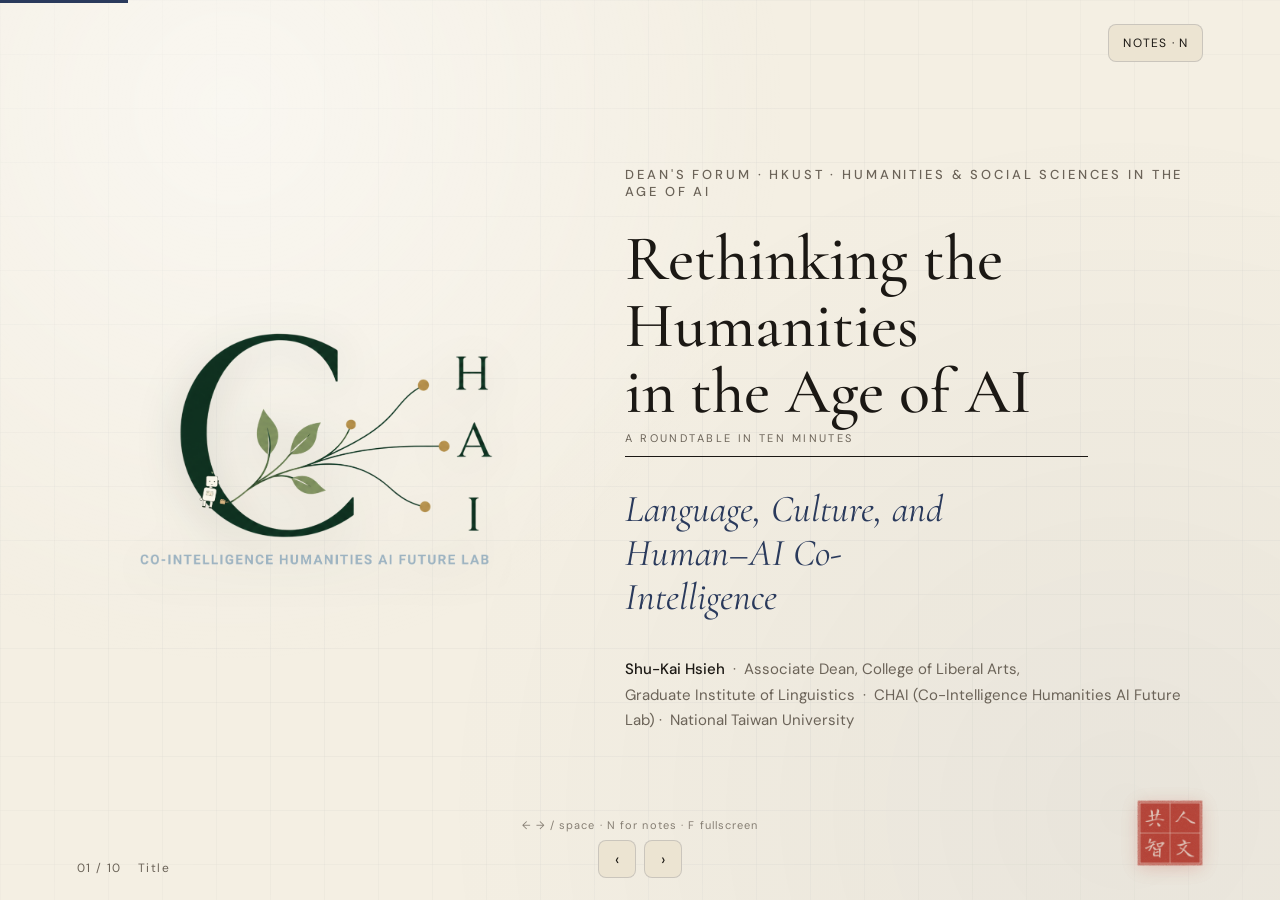
==== hkust-forum/index.html @ be787dcd "Add HKUST Dean's Forum slides at /hkust-forum/ Publish the ten-minute Humanities × AI deck with all " ====
<!DOCTYPE html>
<html lang="en">
<head>
<meta charset="UTF-8">
<meta name="viewport" content="width=device-width, initial-scale=1.0">
<title>Rethinking the Humanities in the Age of AI — Shu-Kai Hsieh</title>
<link rel="preconnect" href="https://fonts.googleapis.com">
<link rel="preconnect" href="https://fonts.gstatic.com" crossorigin>
<link href="https://fonts.googleapis.com/css2?family=Cormorant+Garamond:ital,wght@0,400;0,500;0,600;1,400;1,500&family=DM+Sans:opsz,wght@9..40,300;9..40,400;9..40,500&family=Noto+Serif+TC:wght@400;600&display=swap" rel="stylesheet">
<style>
  :root{
    --paper:#F4EFE3;
    --paper-2:#ECE4D2;
    --ink:#1B1814;
    --muted:#6B6358;
    --hair:rgba(27,42,74,.16);
    --indigo:#2A3A5C;   /* 青 — emphasis */
    --seal:#B23A2E;     /* 朱砂 — matches embedded 人文共智 seal */
    --pad: clamp(40px, 6vw, 110px);
  }
  *{box-sizing:border-box;margin:0;padding:0}
  html,body{height:100%}
  body{
    background:var(--paper);
    color:var(--ink);
    font-family:"DM Sans",system-ui,sans-serif;
    overflow:hidden;
    -webkit-font-smoothing:antialiased;
  }

  body::before{
    content:"";position:fixed;inset:0;pointer-events:none;z-index:0;
    background-image:
      linear-gradient(var(--hair) 1px,transparent 1px),
      linear-gradient(90deg,var(--hair) 1px,transparent 1px);
    background-size:54px 54px;
    opacity:.20;
    mask-image:radial-gradient(ellipse 120% 110% at 50% 50%,#000 35%,transparent 92%);
  }
  body::after{
    content:"";position:fixed;inset:0;pointer-events:none;z-index:0;
    background:radial-gradient(circle at 18% 12%,rgba(255,255,255,.5),transparent 42%),
               radial-gradient(circle at 88% 90%,rgba(27,42,74,.05),transparent 50%);
  }

  /* ---------- deck ---------- */
  .deck{position:fixed;inset:0;z-index:1}
  .slide{
    position:absolute;inset:0;
    padding:var(--pad);
    display:flex;flex-direction:column;justify-content:center;
    opacity:0;visibility:hidden;
    transform:translateY(14px);
    transition:opacity .5s ease, transform .5s ease, visibility .5s;
  }
  .slide.active{opacity:1;visibility:visible;transform:none}
  @media (prefers-reduced-motion: reduce){
    .slide{transition:opacity .2s linear;transform:none}
  }

  .eyebrow{
    font-size:13px;letter-spacing:.22em;text-transform:uppercase;
    color:var(--muted);font-weight:500;margin-bottom:26px;
  }
  h1{
    font-family:"Cormorant Garamond",serif;
    font-weight:500;line-height:1.02;letter-spacing:.005em;
    font-size:clamp(40px,6.4vw,82px);
  }
  h2{
    font-family:"Cormorant Garamond",serif;
    font-weight:500;line-height:1.04;
    font-size:clamp(34px,5vw,64px);
    max-width:18ch;
  }
  .lede{
    font-family:"Cormorant Garamond",serif;font-style:italic;
    font-weight:400;line-height:1.16;
    font-size:clamp(30px,4.6vw,60px);
    max-width:19ch;
  }
  p,li{font-size:clamp(16px,1.5vw,21px);line-height:1.6;color:var(--ink)}
  .sub{color:var(--muted)}
  .accent{color:var(--indigo)}

  /* boundary rule — the recurring signature */
  .rule{
    height:0;border-top:1.5px solid var(--ink);
    margin:30px 0;width:min(560px,80%);
    position:relative;
  }
  .rule::after{
    content:attr(data-label);
    position:absolute;left:0;top:-26px;
    font-size:11px;letter-spacing:.22em;text-transform:uppercase;color:var(--muted);
  }

  .stack > * + *{margin-top:14px}

  .cols{display:grid;grid-template-columns:1fr 1.05fr;gap:clamp(24px,4vw,56px);align-items:center}
  @media(max-width:900px){.cols{grid-template-columns:1fr}}
  .slide-fig{margin:0}
  .slide-fig img{display:block;width:100%;height:auto;max-height:min(42vh,320px);object-fit:contain;border-radius:8px}
  .slide-fig--detail img{max-height:min(56vh,440px)}

  .lines{list-style:none}
  .lines li{
    padding:13px 0;border-bottom:1px solid var(--hair);
    display:flex;gap:16px;align-items:baseline;
  }
  .lines li:last-child{border-bottom:0}
  .lines .k{
    font-family:"Cormorant Garamond",serif;font-style:italic;
    font-size:clamp(20px,2vw,26px);color:var(--indigo);
    min-width:max-content;
  }

  .big-statement h2{font-size:clamp(40px,7vw,96px);max-width:16ch}

  /* ladder for the three co- registers */
  .ladder{display:flex;flex-direction:column;gap:0;margin-top:34px;max-width:740px}
  .rung{
    display:flex;align-items:baseline;gap:22px;
    padding:18px 0;border-top:1px solid var(--hair);
  }
  .rung:last-child{border-bottom:1px solid var(--hair)}
  .rung .n{
    font-family:"Cormorant Garamond",serif;font-size:22px;color:var(--seal);
    min-width:34px;font-weight:600;
  }
  .rung .name{font-family:"Cormorant Garamond",serif;font-style:italic;font-size:clamp(22px,2.4vw,30px);min-width:max-content}
  .rung .gloss{color:var(--muted);font-size:clamp(14px,1.4vw,18px)}

  .co-num{
    font-family:"Cormorant Garamond",serif;font-weight:600;
    color:var(--seal);font-size:15px;letter-spacing:.04em;margin-bottom:14px;
  }
  .tags{display:flex;flex-wrap:wrap;gap:10px;margin-top:24px}
  .tag{
    font-size:13px;letter-spacing:.04em;color:var(--ink);
    border:1px solid var(--hair);border-radius:999px;padding:7px 15px;background:var(--paper-2);
  }
  .against{
    margin-top:26px;font-size:clamp(15px,1.5vw,19px);color:var(--muted);
    border-left:2px solid var(--seal);padding-left:16px;max-width:46ch;
  }

  .byline{margin-top:38px;color:var(--muted);font-size:15px;line-height:1.7}
  .byline strong{color:var(--ink);font-weight:500}

  /* cover — matches index.html */
  .slide.cover{align-items:stretch}
  .cover-grid{display:grid;grid-template-columns:.92fr 1.08fr;gap:5%;align-items:center;width:100%;max-width:1240px;margin:0 auto}
  @media(max-width:920px){.cover-grid{grid-template-columns:1fr;gap:3.4vh}}
  .cover-logo-stack{text-align:center}
  .logo-medal{display:block;width:min(82%,392px);margin:0 auto;filter:drop-shadow(0 8px 22px rgba(20,40,30,.16))}
  .slide.cover .lede{font-size:clamp(22px,3vw,38px)}

  .closing-grid{display:grid;grid-template-columns:1.05fr .95fr;gap:clamp(24px,4vw,56px);align-items:center;margin-top:20px}
  @media(max-width:900px){.closing-grid{grid-template-columns:1fr}}
  .closing-logo{display:flex;justify-content:center;align-items:center}
  .closing-logo img{display:block;width:min(100%,min(36vw,360px));height:auto;max-height:min(65vh,460px);object-fit:contain;filter:drop-shadow(0 10px 28px rgba(20,40,30,.16))}
  .closing-lede{
    font-family:"Cormorant Garamond",serif;font-style:italic;font-weight:400;
    line-height:1.22;letter-spacing:.012em;
    font-size:clamp(26px,3.2vw,42px);max-width:24ch;color:var(--ink);
  }

  /* 人文共智 carved seal — embedded PNG from CHAI master deck */
  .seal{
    position:absolute;width:66px;height:66px;
    background:url([data-uri]) center/contain no-repeat;
    filter:drop-shadow(0 3px 9px rgba(178,58,46,.30));
    opacity:.97;
  }
  .slide .seal{right:var(--pad);bottom:34px}

  /* ---------- chrome ---------- */
  .hud{
    position:fixed;left:var(--pad);bottom:24px;z-index:30;
    display:flex;align-items:center;gap:16px;
    font-size:12px;letter-spacing:.12em;color:var(--muted);
  }
  .count{font-variant-numeric:tabular-nums}
  .progress{position:fixed;left:0;top:0;height:3px;background:var(--indigo);z-index:40;transition:width .4s ease;width:0}
  .nav{position:fixed;left:50%;transform:translateX(-50%);bottom:22px;z-index:30;display:flex;gap:8px}
  .nav button, .notesbtn{
    font-family:"DM Sans",sans-serif;cursor:pointer;
    background:var(--paper-2);border:1px solid var(--hair);color:var(--ink);
    width:38px;height:38px;border-radius:8px;font-size:16px;
    display:flex;align-items:center;justify-content:center;transition:background .2s,border-color .2s;
  }
  .nav button:hover,.notesbtn:hover{border-color:var(--indigo);background:#fff}
  .nav button:focus-visible,.notesbtn:focus-visible{outline:2px solid var(--indigo);outline-offset:2px}
  .notesbtn{position:fixed;right:var(--pad);top:24px;z-index:30;width:auto;padding:0 14px;gap:8px;font-size:12px;letter-spacing:.1em;text-transform:uppercase}

  /* speaker notes panel */
  .notes{
    position:fixed;left:0;right:0;bottom:0;z-index:50;
    background:#16130F;color:#EDE7DA;
    padding:24px var(--pad) 30px;
    transform:translateY(102%);transition:transform .35s ease;
    max-height:46vh;overflow:auto;border-top:3px solid var(--seal);
  }
  .notes.open{transform:none}
  .notes h4{font-family:"DM Sans";font-size:12px;letter-spacing:.2em;text-transform:uppercase;color:#A89C86;margin-bottom:10px}
  .notes p{color:#EDE7DA;font-size:clamp(15px,1.5vw,18px);line-height:1.62;max-width:74ch}
  .notes .cue{color:#E0A39C;font-style:italic}

  .hint{position:fixed;left:50%;transform:translateX(-50%);bottom:68px;z-index:25;font-size:11px;letter-spacing:.1em;color:var(--muted);opacity:.8;white-space:nowrap}

  @media (max-width:720px){
    .slide{justify-content:flex-start;padding-top:84px}
    .notesbtn{right:16px}.hud{left:16px}.hint{display:none}
    .slide .seal{width:46px;height:46px;right:16px;bottom:62px}
  }
</style>
</head>
<body>
<div class="progress" id="progress"></div>

<div class="deck" id="deck">

  <!-- 1 — Title -->
  <section class="slide cover" data-notes="Good afternoon. It's an honour to be among deans and colleagues asking what becomes of the humanities in the age of AI. In ten minutes I want to make one argument, with one consequence, and one concrete response from National Taiwan University.">
    <div class="cover-grid">
      <div class="cover-logo-stack">
        <img class="logo-medal" src="logo.png" alt="CHAI — Co-Intelligence of Humanities &amp; AI Future Lab">
      </div>
      <div>
        <div class="eyebrow">Dean's Forum · HKUST · Humanities &amp; Social Sciences in the Age of AI</div>
        <h2>Rethinking the Humanities<br>in the Age of AI</h2>
        
        <div class="rule" data-label="A roundtable in ten minutes"></div>
        
        <p class="lede accent">Language, Culture, and Human–AI Co-Intelligence</p>
        <div class="byline"><strong>Shu-Kai Hsieh</strong> &nbsp;·&nbsp; Associate Dean, College of Liberal Arts, <br>Graduate Institute of Linguistics &nbsp;·&nbsp; CHAI (Co-Intelligence Humanities AI Future Lab)&nbsp;·&nbsp; National Taiwan University</div>
      </div>
    </div>
    <span class="seal" role="img" aria-label="人文共智 — CHAI seal"></span>
  </section>

  <!-- 2 — Hook -->
  <section class="slide" data-notes="Let me begin in 1922. Wittgenstein wrote: &ldquo;The limits of my language mean the limits of my world.&rdquo; A century later, I want to offer a corollary for our moment — the limits of language are the limits of AI. And if that is true, then the humanities are not a casualty of the AI age. We are its native discipline. Let me unfold that in three steps.">
    <div class="eyebrow">A century-old line, a new corollary</div>
    <h2 class="lede" style="font-style:normal;max-width:22ch">&ldquo;The limits of my language mean the limits of my world.&rdquo;</h2>
    <p class="sub" style="margin-top:14px">— Ludwig Wittgenstein, <em>Tractatus</em>, 1922</p>
    <div class="rule" data-label="my corollary"></div>
    <p class="accent" style="font-family:'Cormorant Garamond';font-style:italic;font-size:clamp(24px,3vw,38px);line-height:1.2;max-width:24ch">The limits of language are the limits of AI.</p>
  </section>

  <!-- 3 — Language as substrate of humanities -->
  <section class="slide" data-notes="Step one — what we already know. Language is the bedrock of the humanities. It is articulated in sound and gesture, implemented in writing, and embodied across a plurality of sign systems — script, numeral, image, even code. But language is never a neutral pipe through which information flows. In every act of use it encodes belief, value, history — a whole form of life. To speak is already to take a stance inside a culture. This is why the humanities have always been, at bottom, the disciplined study of meaning.">
    <div class="eyebrow">Step 1 — the human side</div>
    <h2>Language is the bedrock<br>of the humanities.</h2>
    <ul class="lines" style="margin-top:30px;max-width:720px">
      <li><span class="k">articulated</span><span>in sound and gesture</span></li>
      <li><span class="k">implemented</span><span>in writing and script</span></li>
      <li><span class="k">embodied</span><span>across many sign systems — text, number, image, code</span></li>
    </ul>
    <p class="against" style="border-color:var(--indigo)">To use language is never neutral. It already encodes belief, value, and a whole form of life.</p>
  </section>

  <!-- 4 — Language as substrate of AI -->
  <section class="slide" data-notes="Step two — what we have built. A large language model is, quite literally, a model of language. Its entire intelligence is distilled from text — from the sedimented record of human meaning-making. And today's frontier, agentic AI, only deepens this. An agentic system is an ecosystem of agents orchestrated in natural language: agents that read instructions, negotiate, delegate, and report — all in words. The lingua franca of machine intelligence is, increasingly, human language itself.">
    <div class="eyebrow">Step 2 — the machine side</div>
    <h2>And the bedrock of AI.</h2>
    <div class="cols" style="margin-top:30px">
      <div class="stack">
        <p>An <span class="accent">LLM</span> is, quite literally, a <em>model of language</em> — intelligence distilled from the record of human meaning-making.</p>
        <p><span class="accent">Agentic AI</span> is an ecosystem of agents <em>orchestrated in natural language</em> — they read, negotiate, delegate, and report, all in words.</p>
      </div>
      <figure class="slide-fig">
        <img src="lang-eng.png" alt="Language as information — articulated, implemented, embodied">
      </figure>
    </div>
    <div class="rule" data-label="the consequence"></div>
    <p class="accent" style="font-family:'Cormorant Garamond';font-style:italic;font-size:clamp(22px,2.6vw,32px);max-width:26ch">The lingua franca of machine intelligence is human language.</p>
  </section>


  <!-- 5 — The thesis -->
  <section class="slide big-statement" data-notes="So two great enterprises — the humanities and artificial intelligence — stand on the same ground. That ground is language. Hence my thesis: the boundary of language, in the widest sense, is the boundary of AI. Whatever we cannot articulate or represent in some sign system, AI cannot reach. And whatever we flatten, AI will flatten with us. This carries a direct consequence. If we want to shape the relationship between the humanities and AI, we must begin where both begin — with the deepening of language: its education, its understanding, its plurality.">
    <div class="eyebrow">The thesis</div>
    <h2>The boundary of language<br>is the boundary of AI.</h2>
    <p class="sub" style="margin-top:24px;max-width:50ch;font-size:clamp(17px,1.7vw,22px)">Whatever we cannot articulate, AI cannot reach. Whatever we flatten, AI flattens with us.</p>
    <p class="accent" style="margin-top:18px;font-weight:500">⇒ The path of Humanities × AI begins with deepening language.</p>
  </section>

  <!-- 6 — CHAI -->
  <section class="slide" data-notes="At NTU's College of Liberal Arts, we have tried to turn this conviction into an institution. We founded CHAI — the Lab for a Co-Intelligent Humanistic AI Future. Its premise has two sides. We enter through language-as-information — that is the lens that lets us actually engage these systems. But we hold on to humanistic value as the safeguard — because the entry point alone would tempt us to compress everything into one efficient answer. From that premise we build a partnership with AI across three ascending registers: tool, partner, and being. Let me take them one at a time.">
    <div class="eyebrow">A concrete response from Taipei</div>
    <h2 style="font-size:clamp(30px,4vw,52px);max-width:24ch">CHAI · Co-Intelligent Humanistic AI Future Lab</h2>
    <p class="sub" style="margin-top:12px">人文 AI 共智未來實驗室 — NTU College of Liberal Arts</p>
    <div class="cols" style="margin-top:18px;align-items:flex-start">
      <div>
        <p style="max-width:52ch"><span class="accent">Language as information</span> is the entry. <span class="accent">Humanistic value</span> is the safeguard.</p>
        <div class="ladder" style="margin-top:18px">
          <div class="rung"><span class="n">01</span><span class="name">Co-reading</span><span class="gloss">AI as instrument</span></div>
          <div class="rung"><span class="n">02</span><span class="name">Co-agency</span><span class="gloss">AI as partner</span></div>
          <div class="rung"><span class="n">03</span><span class="name">Co-semiosis</span><span class="gloss">AI as humanistic life-form</span></div>
        </div>
      </div>
      <figure class="slide-fig slide-fig--detail">
        <img src="CHAI.local.png" alt="CHAI Local AI Infrastructure — 16 × NVIDIA DGX Spark + 1 Pro Workstation for Agentic Humanities Research">
      </figure>
    </div>
  </section>

  <!-- 7 — Co-reading -->
  <section class="slide" data-notes="First, co-reading — AI as a research instrument. Not an oracle that hands you the one right answer, but a companion that holds many in view at once: multiple editions, diverse sources, competing annotations. Think of reading a single line of classical poetry: instead of collapsing it to one fluent gloss, AI can lay out the variant readings, the commentarial traditions, the rival translations side by side. The deepest risk of AI in the humanities is flattening — the compression of a rich interpretive space into one smooth average. Co-reading is our antidote: AI that keeps plurality alive.">
    <div class="co-num">01 — Co-reading</div>
    <h2 style="max-width:20ch">AI as instrument:<br>a reader of many versions.</h2>
    <div class="cols" style="margin-top:20px;align-items:flex-start">
      <div>
        <p style="max-width:45ch">Not an oracle with a single answer, but a companion that holds many in view — variant editions, diverse sources, competing annotations, side by side.</p>
        <div class="tags">
          <span class="tag">multiple editions</span>
          <span class="tag">diverse sources</span>
          <span class="tag">competing annotations</span>
          <span class="tag">rival translations</span>
        </div>
        <p class="against"><strong style="color:var(--seal)">Against flattening</strong> — the compression of a rich interpretive space into one smooth, average answer.</p>
      </div>
      <figure class="slide-fig slide-fig--detail">
        <img src="qing.png" alt="Semantic manifold of Qing (情) — human vs LLM cognition across time">
      </figure>
    </div>
  </section>

  <!-- 8 — Co-agency -->
  <section class="slide" data-notes="Second, co-agency — AI as a research partner with genuine agency. Here the machine takes on roles: reader, archivist, critic, builder. It works alongside the scholar as a dynamic team. The human is no longer the sole agent in the room; the work of research becomes a genuine collaboration between human and artificial intelligences — each holding a different seat at the table.">
    <div class="co-num">02 — Co-agency</div>
    <h2 style="max-width:20ch">AI as partner:<br>a seat at the table.</h2>
    <div class="cols" style="margin-top:20px;align-items:flex-start">
      <div>
        <p style="max-width:52ch">AI with agency takes on roles and joins a dynamic human–AI research team.</p>
        <div class="tags">
          <span class="tag">reader</span>
          <span class="tag">archivist</span>
          <span class="tag">critic</span>
          <span class="tag">builder</span>
        </div>
        <p class="against" style="border-color:var(--indigo)">The human is no longer the only agent in the room. Research becomes collaboration between intelligences.</p>
      </div>
      <figure class="slide-fig slide-fig--detail">
        <img src="chai_agents.gif" alt="CHAI Agentic Research Team — reader, archivist, critic, and builder agents collaborating on scholarly tasks">
      </figure>
    </div>
  </section>

  <!-- 9 — Co-semiosis -->
  <section class="slide" data-notes="And third, the horizon — co-semiosis. AI cultivated not merely as a tool or a colleague, but as a humanistic life-form: a sign-making being that internalizes humanistic values, and that joins us in creating meaning at civilizational scale. Co-semiosis names the longest game. The aim is not AI that serves the humanities from the outside, but AI that participates, from the inside, in the human project of making sense of the world.">
    <div class="co-num">03 — Co-semiosis</div>
    <h2 style="max-width:18ch">AI as humanistic life-form:<br>a maker of meaning.</h2>
    <div class="cols" style="margin-top:20px;align-items:flex-start">
      <div>
        <p style="max-width:54ch">A sign-making being that internalizes humanistic values and co-creates meaning with us — at civilizational scale.</p>
        <div class="rule" data-label="the longest game"></div>
        <p class="lede accent" style="font-size:clamp(22px,2.8vw,34px);max-width:30ch">Not AI that serves the humanities — but AI that joins the human project of making sense.</p>
      </div>
      <figure class="slide-fig slide-fig--detail">
        <img src="chai-md-ecosystem-loop-wide.gif" alt="CHAI.md digital living organism — cognitive core, noosphere loop, governance membrane">
      </figure>
    </div>
  </section>

  <!-- 10 — Close -->
  <section class="slide" data-notes="Let me end where I began. The fear is that AI will write the humanities out of the future. I believe the opposite. Because AI runs on language, and language runs on culture, the humanities turn out to be the discipline that understands the very raw material of intelligence. We are not here to be disrupted. We are here to be stewards — of language, of meaning, and of the values that any worthy intelligence must one day learn to hold. Thank you.">
    <span class="seal" role="img" aria-label="人文共智 — CHAI seal"></span>
    <div class="eyebrow">In closing</div>
    <div class="closing-grid">
      <div>
        <h2 class="closing-lede">Co-intelligence, like tea, is best cultivated slowly, attentively, and together.</h2>
        <p class="sub" style="margin-top:24px;max-width:50ch;font-size:clamp(17px,1.7vw,22px)">We are not here to be disrupted.<br>We are here to be stewards.</p>
        <div class="rule" data-label="thank you · 謝謝"></div>
        <p class="byline"><strong>Shu-Kai Hsieh</strong> · shukaihsieh@ntu.edu.tw · CHAI Lab, NTU College of Liberal Arts</p>
      </div>
      <div class="closing-logo">
        <img src="chai_logo.png" alt="CHAI logo">
      </div>
    </div>
  </section>

</div>

<!-- chrome -->
<button class="notesbtn" id="notesbtn" aria-label="Toggle speaker notes">Notes · N</button>
<div class="hud"><span class="count" id="count">01 / 10</span><span id="slabel">Title</span></div>
<div class="nav">
  <button id="prev" aria-label="Previous slide">‹</button>
  <button id="next" aria-label="Next slide">›</button>
</div>
<div class="hint">← → / space · N for notes · F fullscreen</div>

<div class="notes" id="notes" aria-live="polite">
  <h4>Speaker notes <span class="cue">— press N to hide</span></h4>
  <p id="notestext"></p>
</div>

<script>
  const slides = Array.from(document.querySelectorAll('.slide'));
  const labels = ['Title','Hook','Humanities','AI','Thesis','CHAI','Co-reading','Co-agency','Co-semiosis','Close'];
  let i = 0;
  const progress = document.getElementById('progress');
  const count = document.getElementById('count');
  const slabel = document.getElementById('slabel');
  const notes = document.getElementById('notes');
  const notestext = document.getElementById('notestext');
  let notesOpen = false;

  function pad(n){return String(n).padStart(2,'0')}
  function render(){
    slides.forEach((s,idx)=>s.classList.toggle('active', idx===i));
    progress.style.width = ((i+1)/slides.length*100)+'%';
    count.textContent = pad(i+1)+' / '+pad(slides.length);
    slabel.textContent = labels[i];
    notestext.innerHTML = slides[i].dataset.notes || '';
  }
  function go(n){ i = Math.max(0, Math.min(slides.length-1, n)); render(); }
  function next(){ go(i+1) }
  function prev(){ go(i-1) }
  function toggleNotes(){ notesOpen=!notesOpen; notes.classList.toggle('open',notesOpen); }

  document.getElementById('next').onclick = next;
  document.getElementById('prev').onclick = prev;
  document.getElementById('notesbtn').onclick = toggleNotes;

  document.addEventListener('keydown', e=>{
    if(e.key==='ArrowRight'||e.key===' '||e.key==='PageDown'){e.preventDefault();next()}
    else if(e.key==='ArrowLeft'||e.key==='PageUp'){e.preventDefault();prev()}
    else if(e.key==='Home'){go(0)}
    else if(e.key==='End'){go(slides.length-1)}
    else if(e.key.toLowerCase()==='n'){toggleNotes()}
    else if(e.key.toLowerCase()==='f'){ if(!document.fullscreenElement){document.documentElement.requestFullscreen?.()} else {document.exitFullscreen?.()} }
  });

  // touch / swipe
  let x0=null;
  document.addEventListener('touchstart',e=>{x0=e.touches[0].clientX},{passive:true});
  document.addEventListener('touchend',e=>{
    if(x0===null)return;
    const dx=e.changedTouches[0].clientX-x0;
    if(Math.abs(dx)>50){ dx<0?next():prev() }
    x0=null;
  },{passive:true});

  render();
</script>
</body>
</html>
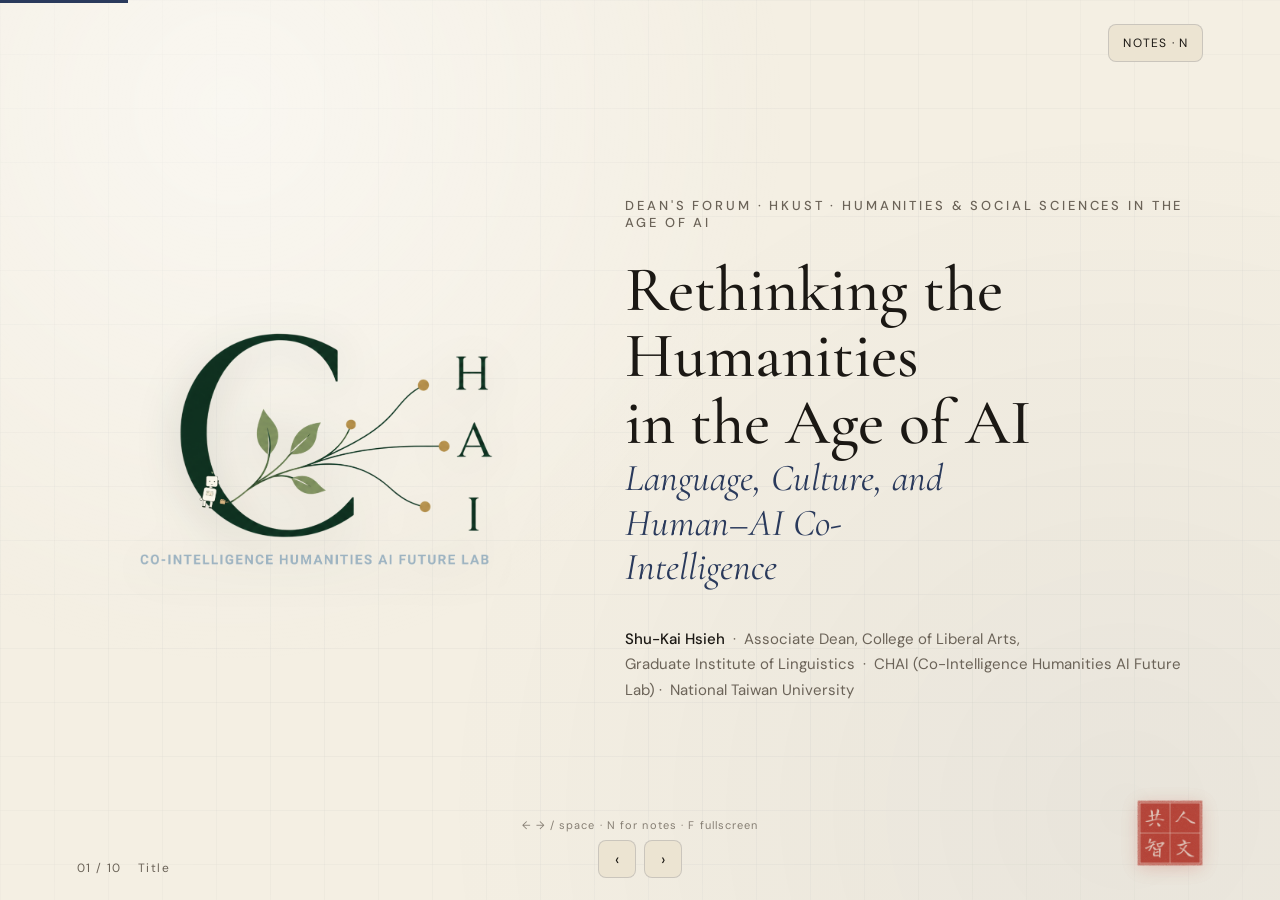
==== commit d870043b: "Update HKUST forum slides Sync latest edits to the Dean's Forum deck.  Co-authored-by: Cursor <curso" ====
--- a/hkust-forum/index.html
+++ b/hkust-forum/index.html
@@ -231,7 +231,7 @@
         <div class="eyebrow">Dean's Forum · HKUST · Humanities &amp; Social Sciences in the Age of AI</div>
         <h2>Rethinking the Humanities<br>in the Age of AI</h2>
         
-        <div class="rule" data-label="A roundtable in ten minutes"></div>
+        <!-- <div class="rule" data-label="A roundtable in ten minutes"></div> -->
         
         <p class="lede accent">Language, Culture, and Human–AI Co-Intelligence</p>
         <div class="byline"><strong>Shu-Kai Hsieh</strong> &nbsp;·&nbsp; Associate Dean, College of Liberal Arts, <br>Graduate Institute of Linguistics &nbsp;·&nbsp; CHAI (Co-Intelligence Humanities AI Future Lab)&nbsp;·&nbsp; National Taiwan University</div>
